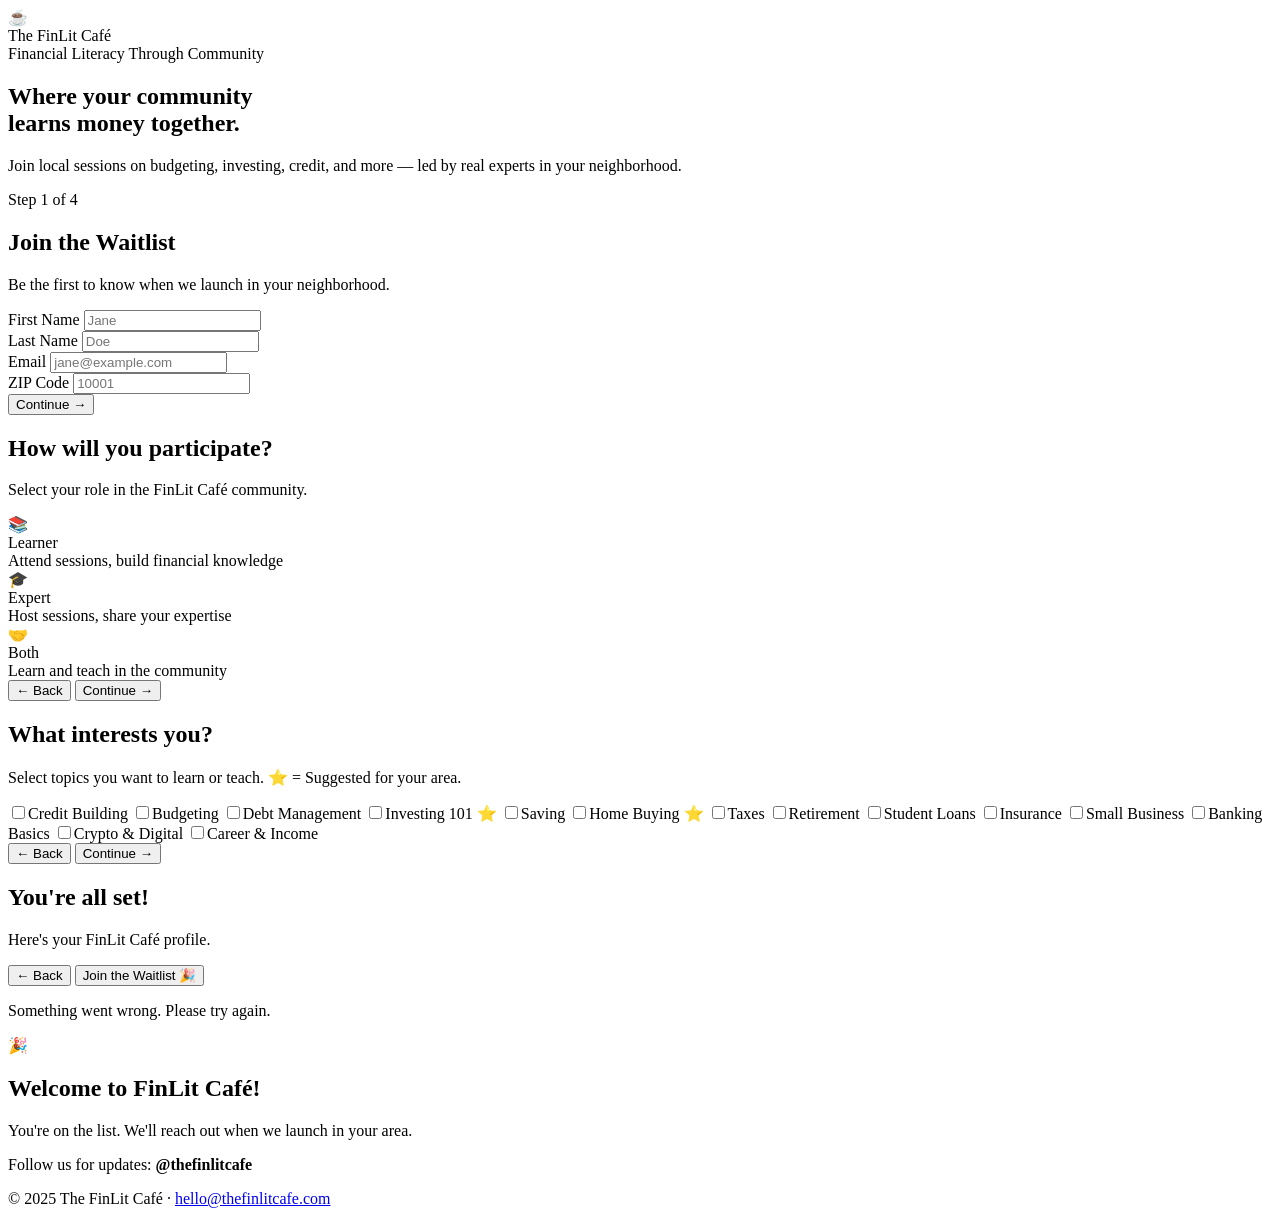
==== index.html @ b457eebe "add index.html" ====
<!DOCTYPE html>
<html lang="en">
<head>
  <meta charset="UTF-8" />
  <meta name="viewport" content="width=device-width, initial-scale=1.0" />
  <title>The FinLit Café — Financial Literacy Through Community</title>
  <link rel="stylesheet" href="style.css" />
  <link rel="preconnect" href="https://fonts.googleapis.com" />
  <link href="https://fonts.googleapis.com/css2?family=Playfair+Display:wght@600;700&family=Inter:wght@400;500;600&display=swap" rel="stylesheet" />
</head>
<body>

  <!-- ── Header ── -->
  <header class="site-header">
    <div class="logo">
      <span class="logo-icon">☕</span>
      <div>
        <div class="logo-name">The FinLit Café</div>
        <div class="logo-tagline">Financial Literacy Through Community</div>
      </div>
    </div>
  </header>

  <!-- ── Hero ── -->
  <section class="hero">
    <div class="hero-content">
      <h1>Where your community<br/>learns money together.</h1>
      <p class="hero-sub">Join local sessions on budgeting, investing, credit, and more — led by real experts in your neighborhood.</p>
    </div>
  </section>

  <!-- ── Multi-step Form ── -->
  <section class="form-section">
    <div class="form-card" id="formCard">

      <!-- Progress bar -->
      <div class="progress-bar">
        <div class="progress-fill" id="progressFill"></div>
      </div>
      <div class="step-label" id="stepLabel">Step 1 of 4</div>

      <!-- Step 1: Basic Info -->
      <div class="step active" id="step1">
        <h2>Join the Waitlist</h2>
        <p class="step-sub">Be the first to know when we launch in your neighborhood.</p>
        <div class="form-grid">
          <div class="field">
            <label for="firstName">First Name</label>
            <input type="text" id="firstName" placeholder="Jane" autocomplete="given-name" />
            <span class="field-error" id="firstNameErr"></span>
          </div>
          <div class="field">
            <label for="lastName">Last Name</label>
            <input type="text" id="lastName" placeholder="Doe" autocomplete="family-name" />
            <span class="field-error" id="lastNameErr"></span>
          </div>
          <div class="field full">
            <label for="email">Email</label>
            <input type="email" id="email" placeholder="jane@example.com" autocomplete="email" />
            <span class="field-error" id="emailErr"></span>
          </div>
          <div class="field full">
            <label for="zip">ZIP Code</label>
            <input type="text" id="zip" placeholder="10001" maxlength="10" autocomplete="postal-code" />
            <span class="field-error" id="zipErr"></span>
          </div>
        </div>
        <div class="btn-row">
          <button class="btn-primary" onclick="goStep(2)">Continue →</button>
        </div>
      </div>

      <!-- Step 2: Role -->
      <div class="step" id="step2">
        <h2>How will you participate?</h2>
        <p class="step-sub">Select your role in the FinLit Café community.</p>
        <div class="role-grid">
          <div class="role-card" data-role="Learner" onclick="selectRole(this)">
            <span class="role-icon">📚</span>
            <div class="role-name">Learner</div>
            <div class="role-desc">Attend sessions, build financial knowledge</div>
          </div>
          <div class="role-card" data-role="Expert" onclick="selectRole(this)">
            <span class="role-icon">🎓</span>
            <div class="role-name">Expert</div>
            <div class="role-desc">Host sessions, share your expertise</div>
          </div>
          <div class="role-card" data-role="Both" onclick="selectRole(this)">
            <span class="role-icon">🤝</span>
            <div class="role-name">Both</div>
            <div class="role-desc">Learn and teach in the community</div>
          </div>
        </div>
        <span class="field-error" id="roleErr"></span>
        <div class="btn-row">
          <button class="btn-secondary" onclick="goStep(1)">← Back</button>
          <button class="btn-primary" onclick="goStep(3)">Continue →</button>
        </div>
      </div>

      <!-- Step 3: Topics -->
      <div class="step" id="step3">
        <h2>What interests you?</h2>
        <p class="step-sub">Select topics you want to learn or teach. ⭐ = Suggested for your area.</p>
        <div class="topics-grid">
          <label class="topic-chip"><input type="checkbox" value="Credit Building" /><span>Credit Building</span></label>
          <label class="topic-chip"><input type="checkbox" value="Budgeting" /><span>Budgeting</span></label>
          <label class="topic-chip"><input type="checkbox" value="Debt Management" /><span>Debt Management</span></label>
          <label class="topic-chip"><input type="checkbox" value="Investing 101" /><span>Investing 101 ⭐</span></label>
          <label class="topic-chip"><input type="checkbox" value="Saving" /><span>Saving</span></label>
          <label class="topic-chip"><input type="checkbox" value="Home Buying" /><span>Home Buying ⭐</span></label>
          <label class="topic-chip"><input type="checkbox" value="Taxes" /><span>Taxes</span></label>
          <label class="topic-chip"><input type="checkbox" value="Retirement" /><span>Retirement</span></label>
          <label class="topic-chip"><input type="checkbox" value="Student Loans" /><span>Student Loans</span></label>
          <label class="topic-chip"><input type="checkbox" value="Insurance" /><span>Insurance</span></label>
          <label class="topic-chip"><input type="checkbox" value="Small Business" /><span>Small Business</span></label>
          <label class="topic-chip"><input type="checkbox" value="Banking Basics" /><span>Banking Basics</span></label>
          <label class="topic-chip"><input type="checkbox" value="Crypto & Digital" /><span>Crypto & Digital</span></label>
          <label class="topic-chip"><input type="checkbox" value="Career & Income" /><span>Career & Income</span></label>
        </div>
        <span class="field-error" id="topicsErr"></span>
        <div class="btn-row">
          <button class="btn-secondary" onclick="goStep(2)">← Back</button>
          <button class="btn-primary" onclick="goStep(4)">Continue →</button>
        </div>
      </div>

      <!-- Step 4: Review -->
      <div class="step" id="step4">
        <h2>You're all set!</h2>
        <p class="step-sub">Here's your FinLit Café profile.</p>
        <div class="review-card">
          <div class="review-avatar" id="reviewAvatar"></div>
          <div class="review-name" id="reviewName"></div>
          <div class="review-role" id="reviewRole"></div>
          <div class="review-topics" id="reviewTopics"></div>
        </div>
        <div class="btn-row">
          <button class="btn-secondary" onclick="goStep(3)">← Back</button>
          <button class="btn-primary btn-submit" id="submitBtn" onclick="submitForm()">
            <span id="submitText">Join the Waitlist 🎉</span>
            <span id="submitSpinner" class="spinner hidden"></span>
          </button>
        </div>
        <p class="submit-error hidden" id="submitError">Something went wrong. Please try again.</p>
      </div>

      <!-- Step 5: Success -->
      <div class="step" id="step5">
        <div class="success-content">
          <div class="success-icon">🎉</div>
          <h2>Welcome to FinLit Café!</h2>
          <p>You're on the list. We'll reach out when we launch in your area.</p>
          <p class="success-follow">Follow us for updates: <strong>@thefinlitcafe</strong></p>
        </div>
      </div>

    </div>
  </section>

  <!-- ── Footer ── -->
  <footer class="site-footer">
    <p>© 2025 The FinLit Café · <a href="mailto:hello@thefinlitcafe.com">hello@thefinlitcafe.com</a></p>
  </footer>

  <script src="app.js"></script>
</body>
</html>
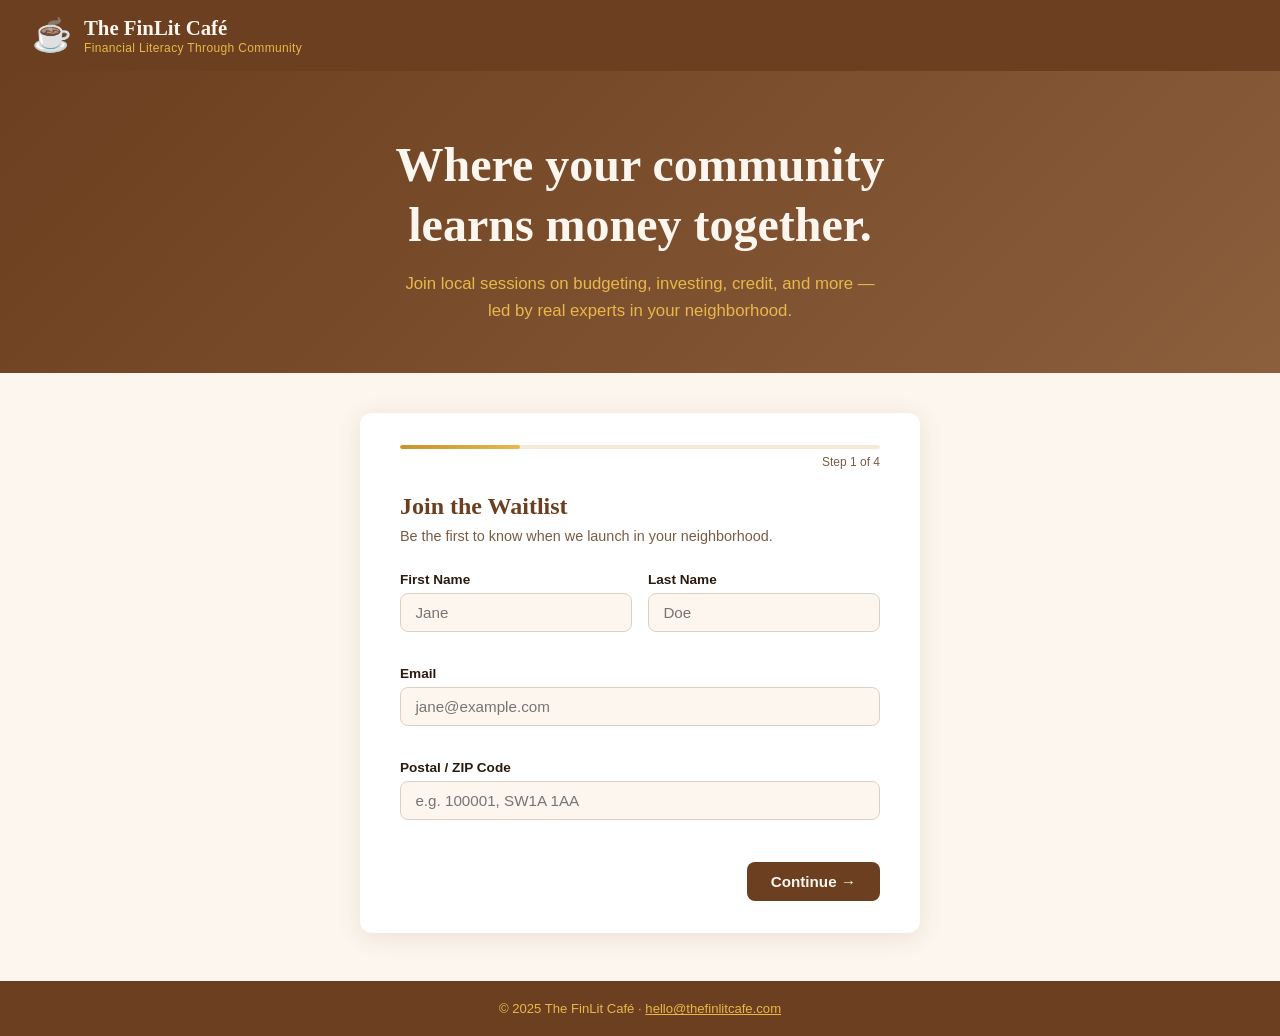
==== commit ef582d54: "fix: index.html" ====
--- a/index.html
+++ b/index.html
@@ -60,8 +60,8 @@
             <span class="field-error" id="emailErr"></span>
           </div>
           <div class="field full">
-            <label for="zip">ZIP Code</label>
-            <input type="text" id="zip" placeholder="10001" maxlength="10" autocomplete="postal-code" />
+            <label for="zip">Postal / ZIP Code</label>
+            <input type="text" id="zip" placeholder="e.g. 100001, SW1A 1AA" maxlength="12" autocomplete="postal-code" />
             <span class="field-error" id="zipErr"></span>
           </div>
         </div>
--- a/style.css
+++ b/style.css
@@ -0,0 +1,400 @@
+/* ── Reset & Base ── */
+*, *::before, *::after { box-sizing: border-box; margin: 0; padding: 0; }
+
+:root {
+  --brown:       #6B3F1F;
+  --brown-light: #8B5E3C;
+  --cream:       #FDF6EE;
+  --cream-dark:  #F5EAD8;
+  --gold:        #C8922A;
+  --gold-light:  #E8B84B;
+  --text:        #2C1A0E;
+  --text-muted:  #7A5C44;
+  --white:       #FFFFFF;
+  --error:       #C0392B;
+  --success:     #27AE60;
+  --radius:      12px;
+  --shadow:      0 4px 24px rgba(107,63,31,0.12);
+}
+
+html { scroll-behavior: smooth; }
+
+body {
+  font-family: 'Inter', sans-serif;
+  background: var(--cream);
+  color: var(--text);
+  min-height: 100vh;
+  display: flex;
+  flex-direction: column;
+}
+
+/* ── Header ── */
+.site-header {
+  background: var(--brown);
+  padding: 1rem 2rem;
+  display: flex;
+  align-items: center;
+}
+
+.logo {
+  display: flex;
+  align-items: center;
+  gap: 0.75rem;
+}
+
+.logo-icon { font-size: 2rem; }
+
+.logo-name {
+  font-family: 'Playfair Display', serif;
+  font-size: 1.3rem;
+  color: var(--cream);
+  font-weight: 700;
+  line-height: 1.2;
+}
+
+.logo-tagline {
+  font-size: 0.75rem;
+  color: var(--gold-light);
+  letter-spacing: 0.03em;
+}
+
+/* ── Hero ── */
+.hero {
+  background: linear-gradient(135deg, var(--brown) 0%, var(--brown-light) 100%);
+  padding: 4rem 2rem 3rem;
+  text-align: center;
+}
+
+.hero-content { max-width: 640px; margin: 0 auto; }
+
+.hero h1 {
+  font-family: 'Playfair Display', serif;
+  font-size: clamp(2rem, 5vw, 3rem);
+  color: var(--cream);
+  line-height: 1.25;
+  margin-bottom: 1rem;
+}
+
+.hero-sub {
+  font-size: 1.05rem;
+  color: var(--gold-light);
+  line-height: 1.6;
+  max-width: 480px;
+  margin: 0 auto;
+}
+
+/* ── Form Section ── */
+.form-section {
+  flex: 1;
+  display: flex;
+  justify-content: center;
+  padding: 2.5rem 1rem 3rem;
+}
+
+.form-card {
+  background: var(--white);
+  border-radius: var(--radius);
+  box-shadow: var(--shadow);
+  width: 100%;
+  max-width: 560px;
+  padding: 2rem 2.5rem;
+  position: relative;
+}
+
+/* ── Progress ── */
+.progress-bar {
+  height: 4px;
+  background: var(--cream-dark);
+  border-radius: 99px;
+  margin-bottom: 0.4rem;
+  overflow: hidden;
+}
+
+.progress-fill {
+  height: 100%;
+  background: linear-gradient(90deg, var(--gold), var(--gold-light));
+  border-radius: 99px;
+  transition: width 0.4s ease;
+  width: 25%;
+}
+
+.step-label {
+  font-size: 0.75rem;
+  color: var(--text-muted);
+  margin-bottom: 1.5rem;
+  text-align: right;
+}
+
+/* ── Steps ── */
+.step { display: none; }
+.step.active { display: block; }
+
+.step h2 {
+  font-family: 'Playfair Display', serif;
+  font-size: 1.5rem;
+  color: var(--brown);
+  margin-bottom: 0.4rem;
+}
+
+.step-sub {
+  font-size: 0.9rem;
+  color: var(--text-muted);
+  margin-bottom: 1.5rem;
+  line-height: 1.5;
+}
+
+/* ── Form Fields ── */
+.form-grid {
+  display: grid;
+  grid-template-columns: 1fr 1fr;
+  gap: 1rem;
+  margin-bottom: 1.5rem;
+}
+
+.field { display: flex; flex-direction: column; gap: 0.35rem; }
+.field.full { grid-column: 1 / -1; }
+
+label {
+  font-size: 0.85rem;
+  font-weight: 600;
+  color: var(--text);
+}
+
+input[type="text"],
+input[type="email"] {
+  padding: 0.65rem 0.9rem;
+  border: 1.5px solid #DDD0C4;
+  border-radius: 8px;
+  font-size: 0.95rem;
+  font-family: 'Inter', sans-serif;
+  color: var(--text);
+  background: var(--cream);
+  transition: border-color 0.2s;
+  outline: none;
+}
+
+input:focus { border-color: var(--gold); background: var(--white); }
+input.invalid { border-color: var(--error); }
+
+.field-error {
+  font-size: 0.75rem;
+  color: var(--error);
+  min-height: 1em;
+}
+
+/* ── Role Cards ── */
+.role-grid {
+  display: grid;
+  grid-template-columns: repeat(3, 1fr);
+  gap: 0.75rem;
+  margin-bottom: 1rem;
+}
+
+.role-card {
+  border: 2px solid #DDD0C4;
+  border-radius: var(--radius);
+  padding: 1.25rem 0.75rem;
+  text-align: center;
+  cursor: pointer;
+  transition: border-color 0.2s, background 0.2s, transform 0.15s;
+  user-select: none;
+}
+
+.role-card:hover { border-color: var(--gold-light); transform: translateY(-2px); }
+.role-card.selected { border-color: var(--gold); background: #FFF8EE; }
+
+.role-icon { font-size: 1.8rem; display: block; margin-bottom: 0.5rem; }
+.role-name { font-weight: 600; font-size: 0.95rem; color: var(--brown); margin-bottom: 0.25rem; }
+.role-desc { font-size: 0.78rem; color: var(--text-muted); line-height: 1.4; }
+
+/* ── Topics ── */
+.topics-grid {
+  display: flex;
+  flex-wrap: wrap;
+  gap: 0.5rem;
+  margin-bottom: 1rem;
+}
+
+.topic-chip {
+  display: flex;
+  align-items: center;
+  gap: 0.4rem;
+  cursor: pointer;
+}
+
+.topic-chip input[type="checkbox"] { display: none; }
+
+.topic-chip span {
+  padding: 0.4rem 0.85rem;
+  border: 1.5px solid #DDD0C4;
+  border-radius: 999px;
+  font-size: 0.82rem;
+  color: var(--text-muted);
+  background: var(--cream);
+  transition: all 0.2s;
+  user-select: none;
+}
+
+.topic-chip input:checked + span {
+  border-color: var(--gold);
+  background: #FFF8EE;
+  color: var(--brown);
+  font-weight: 600;
+}
+
+.topic-chip:hover span { border-color: var(--gold-light); }
+
+/* ── Review Card ── */
+.review-card {
+  background: var(--cream);
+  border-radius: var(--radius);
+  padding: 1.5rem;
+  text-align: center;
+  margin-bottom: 1.5rem;
+}
+
+.review-avatar {
+  width: 56px;
+  height: 56px;
+  border-radius: 50%;
+  background: var(--brown);
+  color: var(--cream);
+  font-family: 'Playfair Display', serif;
+  font-size: 1.3rem;
+  font-weight: 700;
+  display: flex;
+  align-items: center;
+  justify-content: center;
+  margin: 0 auto 0.75rem;
+}
+
+.review-name {
+  font-family: 'Playfair Display', serif;
+  font-size: 1.2rem;
+  color: var(--brown);
+  font-weight: 700;
+  margin-bottom: 0.25rem;
+}
+
+.review-role {
+  font-size: 0.85rem;
+  color: var(--text-muted);
+  margin-bottom: 0.75rem;
+}
+
+.review-topics {
+  display: flex;
+  flex-wrap: wrap;
+  gap: 0.4rem;
+  justify-content: center;
+}
+
+.review-topics .tag {
+  background: var(--cream-dark);
+  border-radius: 999px;
+  padding: 0.25rem 0.65rem;
+  font-size: 0.75rem;
+  color: var(--brown);
+}
+
+/* ── Buttons ── */
+.btn-row {
+  display: flex;
+  gap: 0.75rem;
+  justify-content: flex-end;
+  margin-top: 0.5rem;
+}
+
+.btn-primary, .btn-secondary {
+  padding: 0.7rem 1.5rem;
+  border-radius: 8px;
+  font-size: 0.95rem;
+  font-weight: 600;
+  font-family: 'Inter', sans-serif;
+  cursor: pointer;
+  border: none;
+  transition: opacity 0.2s, transform 0.15s;
+}
+
+.btn-primary {
+  background: var(--brown);
+  color: var(--cream);
+}
+
+.btn-primary:hover { background: var(--brown-light); transform: translateY(-1px); }
+.btn-primary:disabled { opacity: 0.6; cursor: not-allowed; transform: none; }
+
+.btn-secondary {
+  background: transparent;
+  color: var(--text-muted);
+  border: 1.5px solid #DDD0C4;
+}
+
+.btn-secondary:hover { border-color: var(--gold-light); color: var(--brown); }
+
+.btn-submit { min-width: 180px; display: flex; align-items: center; justify-content: center; gap: 0.5rem; }
+
+/* ── Spinner ── */
+.spinner {
+  width: 16px;
+  height: 16px;
+  border: 2px solid rgba(255,255,255,0.4);
+  border-top-color: white;
+  border-radius: 50%;
+  animation: spin 0.7s linear infinite;
+}
+
+@keyframes spin { to { transform: rotate(360deg); } }
+
+.hidden { display: none !important; }
+
+/* ── Submit error ── */
+.submit-error {
+  color: var(--error);
+  font-size: 0.82rem;
+  text-align: center;
+  margin-top: 0.75rem;
+}
+
+/* ── Success ── */
+.success-content {
+  text-align: center;
+  padding: 1rem 0;
+}
+
+.success-icon { font-size: 3rem; margin-bottom: 1rem; }
+
+.success-content h2 {
+  font-family: 'Playfair Display', serif;
+  font-size: 1.6rem;
+  color: var(--brown);
+  margin-bottom: 0.75rem;
+}
+
+.success-content p {
+  color: var(--text-muted);
+  font-size: 0.95rem;
+  line-height: 1.6;
+  margin-bottom: 0.5rem;
+}
+
+.success-follow { font-size: 0.9rem; }
+
+/* ── Footer ── */
+.site-footer {
+  background: var(--brown);
+  color: var(--gold-light);
+  text-align: center;
+  padding: 1.25rem;
+  font-size: 0.82rem;
+}
+
+.site-footer a { color: var(--gold-light); text-decoration: underline; }
+
+/* ── Responsive ── */
+@media (max-width: 540px) {
+  .form-card { padding: 1.5rem 1.25rem; }
+  .form-grid { grid-template-columns: 1fr; }
+  .role-grid { grid-template-columns: 1fr; }
+  .hero { padding: 2.5rem 1.25rem 2rem; }
+}
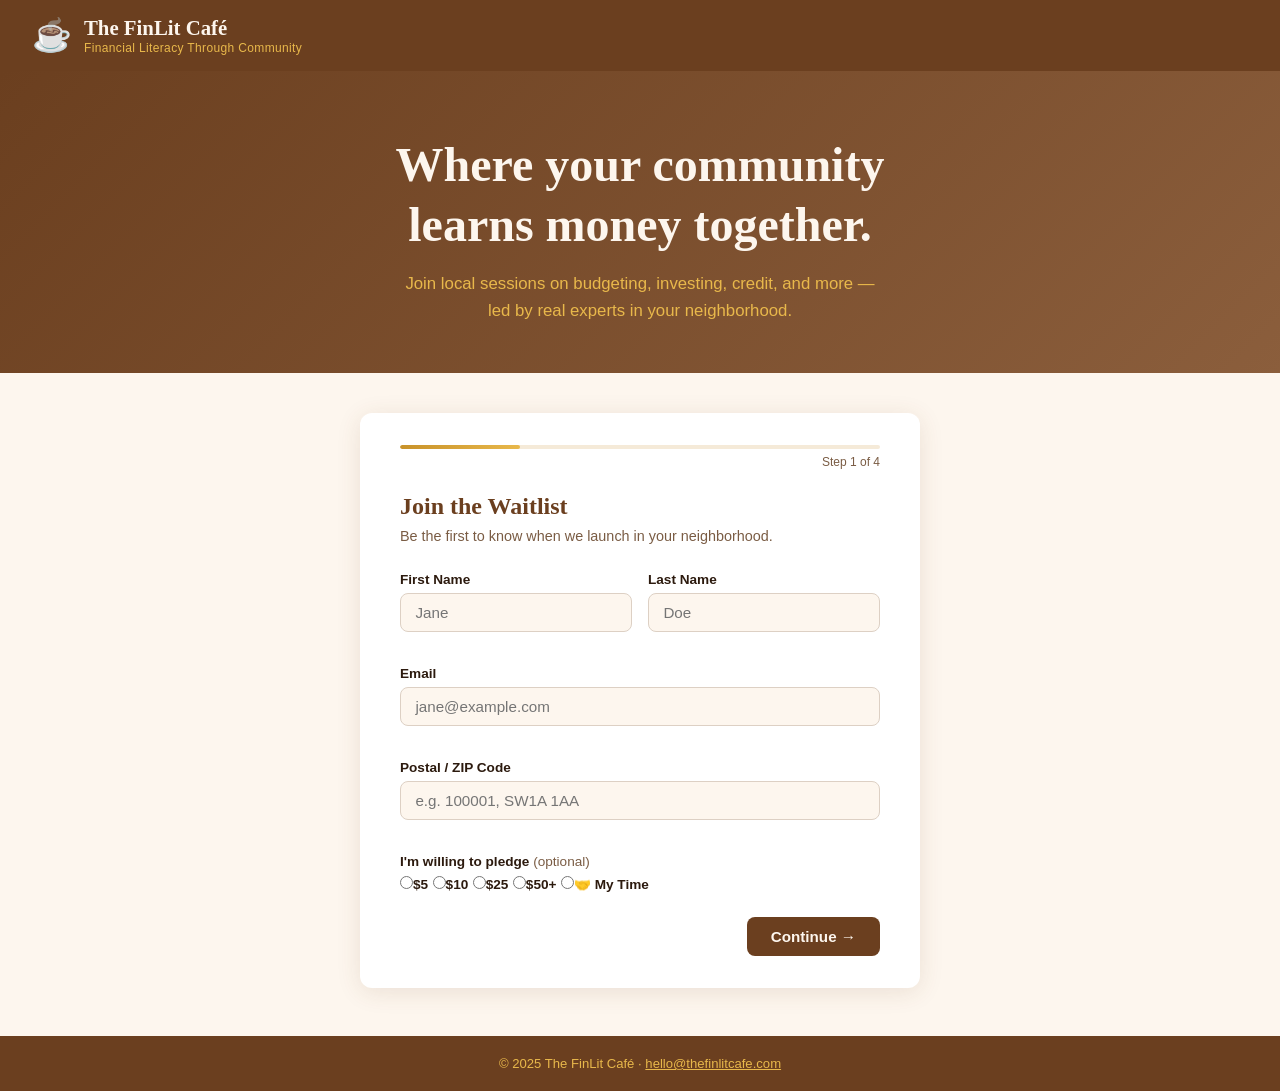
==== commit f0e41917: "feat: add pledge field to form, admin table, and CSV export" ====
--- a/index.html
+++ b/index.html
@@ -63,6 +63,16 @@
             <label for="zip">Postal / ZIP Code</label>
             <input type="text" id="zip" placeholder="e.g. 100001, SW1A 1AA" maxlength="12" autocomplete="postal-code" />
             <span class="field-error" id="zipErr"></span>
+          </div>
+          <div class="field full">
+            <label>I'm willing to pledge <span style="font-weight:400;color:var(--text-muted)">(optional)</span></label>
+            <div class="pledge-grid">
+              <label class="pledge-chip"><input type="radio" name="pledge" value="$5" /><span>$5</span></label>
+              <label class="pledge-chip"><input type="radio" name="pledge" value="$10" /><span>$10</span></label>
+              <label class="pledge-chip"><input type="radio" name="pledge" value="$25" /><span>$25</span></label>
+              <label class="pledge-chip"><input type="radio" name="pledge" value="$50+" /><span>$50+</span></label>
+              <label class="pledge-chip"><input type="radio" name="pledge" value="My Time" /><span>🤝 My Time</span></label>
+            </div>
           </div>
         </div>
         <div class="btn-row">
@@ -134,6 +144,7 @@
           <div class="review-name" id="reviewName"></div>
           <div class="review-role" id="reviewRole"></div>
           <div class="review-topics" id="reviewTopics"></div>
+          <div id="reviewPledge" style="margin-top:0.6rem;background:var(--cream-dark);border-radius:999px;padding:0.25rem 0.85rem;font-size:0.8rem;color:var(--brown);font-weight:600;display:none;"></div>
         </div>
         <div class="btn-row">
           <button class="btn-secondary" onclick="goStep(3)">← Back</button>
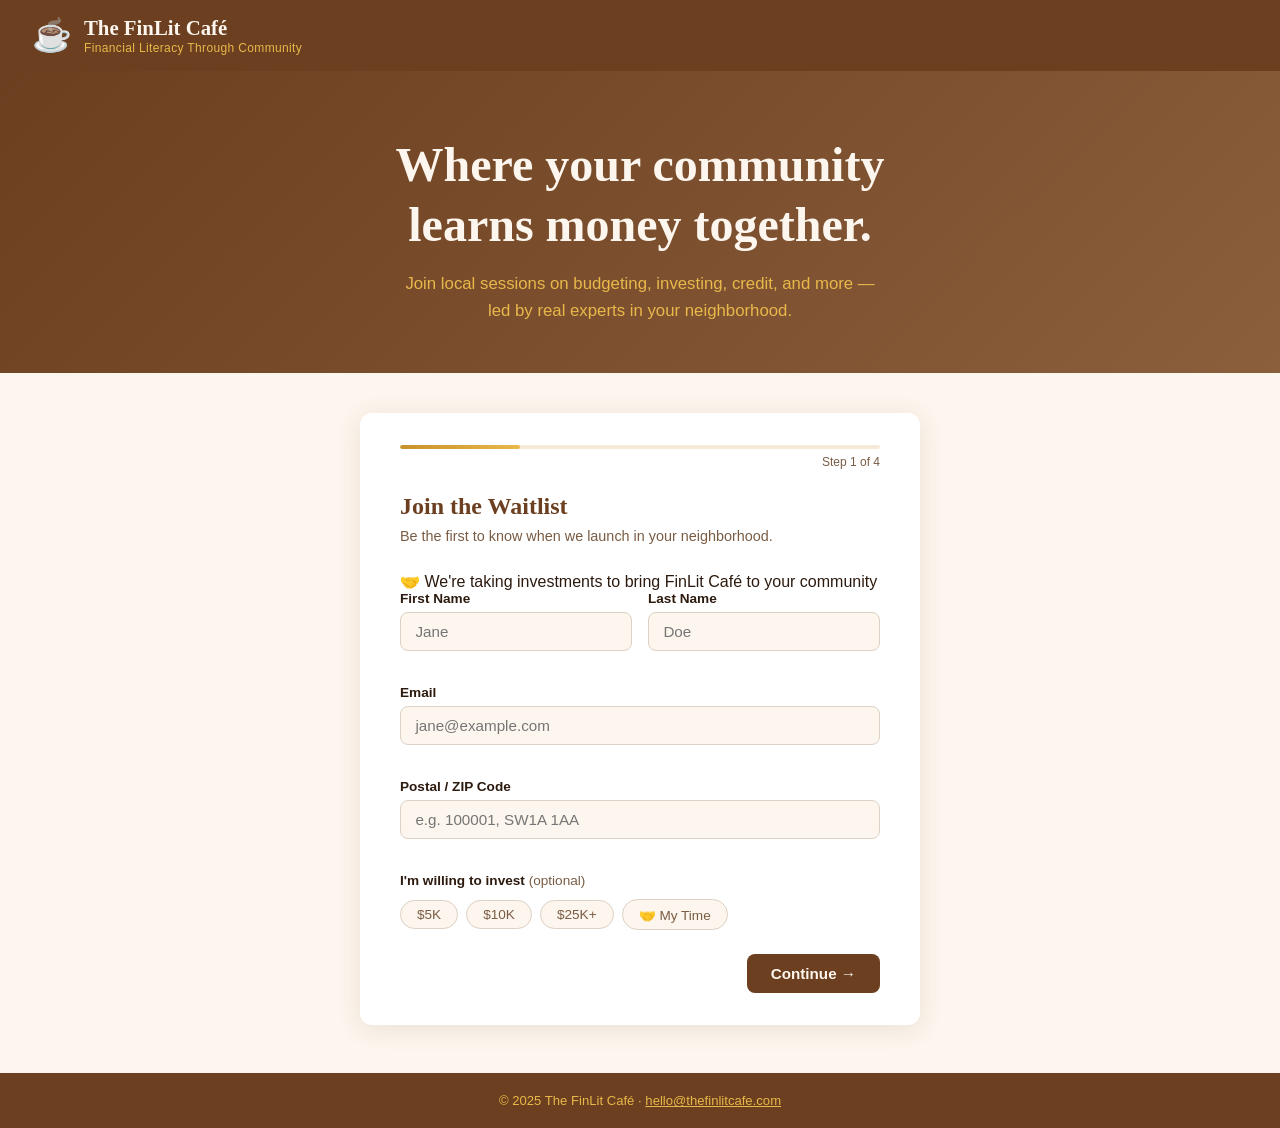
==== commit c8d252d9: "feat: update investment banner, amounts and label per new design" ====
--- a/index.html
+++ b/index.html
@@ -43,6 +43,13 @@
       <div class="step active" id="step1">
         <h2>Join the Waitlist</h2>
         <p class="step-sub">Be the first to know when we launch in your neighborhood.</p>
+
+        <!-- Investment banner -->
+        <div class="invest-banner">
+          <span class="invest-banner-icon">🤝</span>
+          <span>We're taking investments to bring FinLit Café to your community</span>
+        </div>
+
         <div class="form-grid">
           <div class="field">
             <label for="firstName">First Name</label>
@@ -65,12 +72,11 @@
             <span class="field-error" id="zipErr"></span>
           </div>
           <div class="field full">
-            <label>I'm willing to pledge <span style="font-weight:400;color:var(--text-muted)">(optional)</span></label>
+            <label>I'm willing to invest <span style="font-weight:400;color:var(--text-muted)">(optional)</span></label>
             <div class="pledge-grid">
-              <label class="pledge-chip"><input type="radio" name="pledge" value="$5" /><span>$5</span></label>
-              <label class="pledge-chip"><input type="radio" name="pledge" value="$10" /><span>$10</span></label>
-              <label class="pledge-chip"><input type="radio" name="pledge" value="$25" /><span>$25</span></label>
-              <label class="pledge-chip"><input type="radio" name="pledge" value="$50+" /><span>$50+</span></label>
+              <label class="pledge-chip"><input type="radio" name="pledge" value="$5K" /><span>$5K</span></label>
+              <label class="pledge-chip"><input type="radio" name="pledge" value="$10K" /><span>$10K</span></label>
+              <label class="pledge-chip"><input type="radio" name="pledge" value="$25K+" /><span>$25K+</span></label>
               <label class="pledge-chip"><input type="radio" name="pledge" value="My Time" /><span>🤝 My Time</span></label>
             </div>
           </div>
--- a/style.css
+++ b/style.css
@@ -182,6 +182,43 @@
   min-height: 1em;
 }
 
+/* ── Pledge ── */
+.pledge-grid {
+  display: flex;
+  flex-wrap: wrap;
+  gap: 0.5rem;
+  margin-top: 0.35rem;
+}
+
+.pledge-chip {
+  display: flex;
+  align-items: center;
+  cursor: pointer;
+}
+
+.pledge-chip input[type="radio"] { display: none; }
+
+.pledge-chip span {
+  padding: 0.4rem 1rem;
+  border: 1.5px solid #DDD0C4;
+  border-radius: 999px;
+  font-size: 0.85rem;
+  color: var(--text-muted);
+  background: var(--cream);
+  transition: all 0.2s;
+  user-select: none;
+  font-weight: 500;
+}
+
+.pledge-chip input:checked + span {
+  border-color: var(--gold);
+  background: #FFF8EE;
+  color: var(--brown);
+  font-weight: 700;
+}
+
+.pledge-chip:hover span { border-color: var(--gold-light); }
+
 /* ── Role Cards ── */
 .role-grid {
   display: grid;
